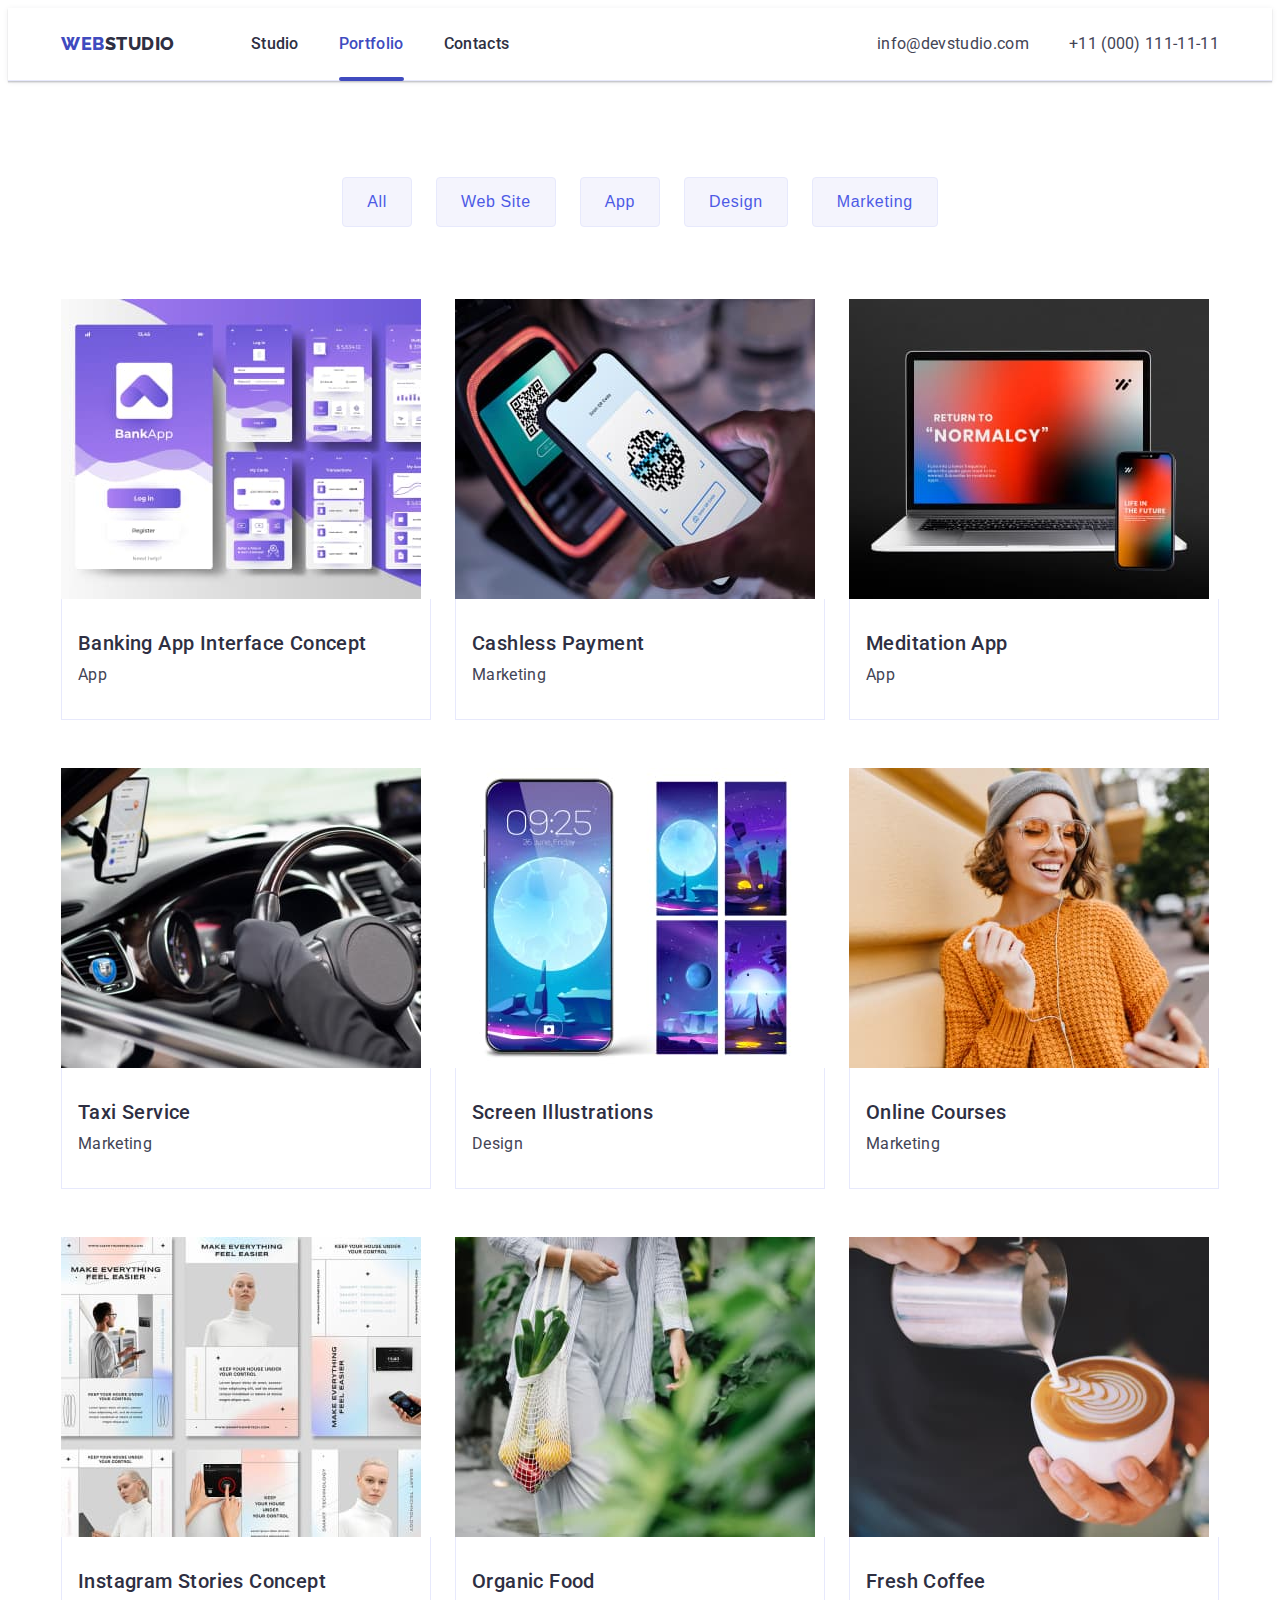
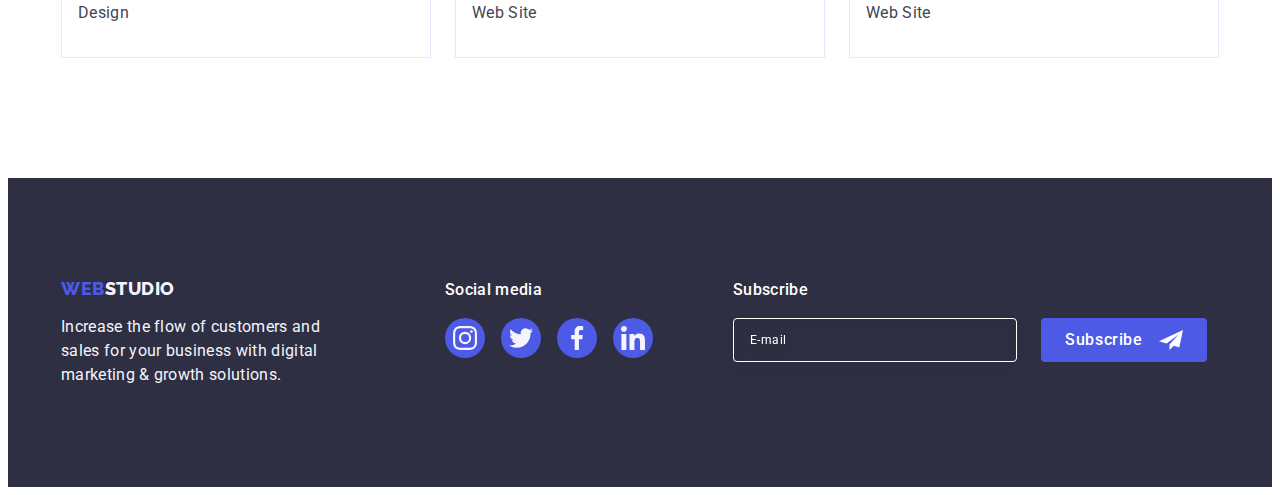
==== portfolio.html @ e346b496 "hw" ====
<!DOCTYPE html>
<html lang="en">
  <head>
    <meta charset="UTF-8" />
    <meta name="viewport" content="width=device-width, initial-scale=1.0" />
    <title>Portfolio</title>
    <link rel="preconnect" href="https://fonts.googleapis.com" />
    <link rel="preconnect" href="https://fonts.gstatic.com" crossorigin />
    <link
      href="https://fonts.googleapis.com/css2?family=Raleway:wght@800&family=Roboto:wght@400;500;700;900&display=swap"
      rel="stylesheet"
    />
    <link
      rel="stylesheet"
      href="https://cdnjs.cloudflare.com/ajax/libs/modern-normalize/2.0.0/modern-normalize.min.css"
      integrity="sha512-4xo8blKMVCiXpTaLzQSLSw3KFOVPWhm/TRtuPVc4WG6kUgjH6J03IBuG7JZPkcWMxJ5huwaBpOpnwYElP/m6wg=="
      crossorigin="anonymous"
      referrerpolicy="no-referrer"
    />
    <link rel="stylesheet" href="./css/styles.css" />
  </head>
  <body>
    <header class="header">
      <div class="container header-container">
        <nav class="header-navigation list">
          <a class="header-logo link" href="./index.html"
            >Web<span class="header-logo-studio">Studio</span></a
          >
          <ul class="header-list list">
            <li class="header-item">
              <a class="header-link link" href="./index.html">Studio</a>
            </li>
            <li class="header-item">
              <a class="header-link link activelink" href="./portfolio.html"
                >Portfolio</a
              >
            </li>
            <li class="header-item">
              <a class="header-link link" href="">Contacts</a>
            </li>
          </ul>
        </nav>
        <address class="address">
          <ul class="address-list list">
            <li class="address-item">
              <a class="address-link link" href="mailto:info@devstudio.com"
                >info@devstudio.com</a
              >
            </li>
            <li class="address-item">
              <a class="address-link link" href="tel:+110001111111"
                >+11 (000) 111-11-11</a
              >
            </li>
          </ul>
        </address>
      </div>
    </header>
    <main>
      <section class="main-hero">
        <div class="container">
          <h1 class="visually-hidden">main</h1>
          <ul class="main-hero-list list">
            <li class="main-hero-item">
              <button class="main-btn" type="button">All</button>
            </li>
            <li class="main-hero-item">
              <button class="main-btn" type="button">Web Site</button>
            </li>
            <li class="main-hero-item">
              <button class="main-btn" type="button">App</button>
            </li>
            <li class="main-hero-item">
              <button class="main-btn" type="button">Design</button>
            </li>
            <li class="main-hero-item">
              <button class="main-btn" type="button">Marketing</button>
            </li>
          </ul>
          <ul class="main-img-list list">
            <li class="main-img-item">
              <a class="img-link link" href="">
                <div class="img-cover-wrap">
                  <img
                    src="./images/img-portfolio-1.jpg"
                    alt="Interface Concept"
                    width="360"
                  />

                  <p class="text-cover">
                    14 Stylish and User-Friendly App Design Concepts · Task
                    Manager App · Calorie Tracker App · Exotic Fruit Ecommerce
                    App · Cloud Storage App Cashless Payment Marketing
                  </p>
                </div>
                <div class="main-img-container">
                  <h2 class="main-img-title">Banking App Interface Concept</h2>
                  <p class="main-img-text">App</p>
                </div></a
              >
            </li>
            <li class="main-img-item">
              <a class="img-link link" href="">
                <div class="img-cover-wrap">
                  <img
                    src="./images/img-portfolio-2.jpg"
                    alt="phone"
                    width="360"
                  />

                  <p class="text-cover">
                    14 Stylish and User-Friendly App Design Concepts · Task
                    Manager App · Calorie Tracker App · Exotic Fruit Ecommerce
                    App · Cloud Storage App Cashless Payment Marketing
                  </p>
                </div>
                <div class="main-img-container">
                  <h2 class="main-img-title">Cashless Payment</h2>
                  <p class="main-img-text">Marketing</p>
                </div></a
              >
            </li>
            <li class="main-img-item">
              <a class="img-link link" href="">
                <div class="img-cover-wrap">
                  <img
                    src="./images/img-portfolio-3.jpg"
                    alt="laptop"
                    width="360"
                  />

                  <p class="text-cover">
                    14 Stylish and User-Friendly App Design Concepts · Task
                    Manager App · Calorie Tracker App · Exotic Fruit Ecommerce
                    App · Cloud Storage App Cashless Payment Marketing
                  </p>
                </div>
                <div class="main-img-container">
                  <h2 class="main-img-title">Meditation App</h2>
                  <p class="main-img-text">App</p>
                </div></a
              >
            </li>
            <li class="main-img-item">
              <a class="img-link link" href="">
                <div class="img-cover-wrap">
                  <img
                    src="./images/img-portfolio-4.jpg"
                    alt="car"
                    width="360"
                  />

                  <p class="text-cover">
                    14 Stylish and User-Friendly App Design Concepts · Task
                    Manager App · Calorie Tracker App · Exotic Fruit Ecommerce
                    App · Cloud Storage App Cashless Payment Marketing
                  </p>
                </div>
                <div class="main-img-container">
                  <h2 class="main-img-title">Taxi Service</h2>
                  <p class="main-img-text">Marketing</p>
                </div></a
              >
            </li>
            <li class="main-img-item">
              <a class="img-link link" href="">
                <div class="img-cover-wrap">
                  <img
                    src="./images/img-portfolio-5.jpg"
                    alt="Screen Illustrations"
                    width="360"
                  />

                  <p class="text-cover">
                    14 Stylish and User-Friendly App Design Concepts · Task
                    Manager App · Calorie Tracker App · Exotic Fruit Ecommerce
                    App · Cloud Storage App Cashless Payment Marketing
                  </p>
                </div>
                <div class="main-img-container">
                  <h2 class="main-img-title">Screen Illustrations</h2>
                  <p class="main-img-text">Design</p>
                </div></a
              >
            </li>
            <li class="main-img-item">
              <a class="img-link link" href="">
                <div class="img-cover-wrap">
                  <img
                    src="./images/img-portfolio-6.jpg"
                    alt="girl"
                    width="360"
                  />

                  <p class="text-cover">
                    14 Stylish and User-Friendly App Design Concepts · Task
                    Manager App · Calorie Tracker App · Exotic Fruit Ecommerce
                    App · Cloud Storage App Cashless Payment Marketing
                  </p>
                </div>
                <div class="main-img-container">
                  <h2 class="main-img-title">Online Courses</h2>
                  <p class="main-img-text">Marketing</p>
                </div></a
              >
            </li>
            <li class="main-img-item">
              <a class="img-link link" href="">
                <div class="img-cover-wrap">
                  <img
                    src="./images/img-portfolio-7.jpg"
                    alt="store-concept"
                    width="360"
                  />

                  <p class="text-cover">
                    14 Stylish and User-Friendly App Design Concepts · Task
                    Manager App · Calorie Tracker App · Exotic Fruit Ecommerce
                    App · Cloud Storage App Cashless Payment Marketing
                  </p>
                </div>
                <div class="main-img-container">
                  <h2 class="main-img-title">Instagram Stories Concept</h2>
                  <p class="main-img-text">Design</p>
                </div></a
              >
            </li>
            <li class="main-img-item">
              <a class="img-link link" href="">
                <div class="img-cover-wrap">
                  <img
                    src="./images/img-portfolio-8.jpg"
                    alt="food"
                    width="360"
                  />

                  <p class="text-cover">
                    14 Stylish and User-Friendly App Design Concepts · Task
                    Manager App · Calorie Tracker App · Exotic Fruit Ecommerce
                    App · Cloud Storage App Cashless Payment Marketing
                  </p>
                </div>
                <div class="main-img-container">
                  <h2 class="main-img-title">Organic Food</h2>
                  <p class="main-img-text">Web Site</p>
                </div></a
              >
            </li>
            <li class="main-img-item">
              <a class="img-link link" href="">
                <div class="img-cover-wrap">
                  <img
                    src="./images/img-portfolio-9.jpg"
                    alt="coffe"
                    width="360"
                  />

                  <p class="text-cover">
                    14 Stylish and User-Friendly App Design Concepts · Task
                    Manager App · Calorie Tracker App · Exotic Fruit Ecommerce
                    App · Cloud Storage App Cashless Payment Marketing
                  </p>
                </div>
                <div class="main-img-container">
                  <h2 class="main-img-title">Fresh Coffee</h2>
                  <p class="main-img-text">Web Site</p>
                </div></a
              >
            </li>
          </ul>
        </div>
      </section>
    </main>
    <footer class="footer">
      <div class="container footer-logo-content">
        <div class="logo-content-footer">
          <a class="footer-logo link" href="./index.html"
            >Web<span class="footer-logo-studio">Studio</span></a
          >
          <p class="footer-text">
            Increase the flow of customers and sales for your business with
            digital marketing & growth solutions.
          </p>
        </div>
        <div class="footer-social-media">
          <p class="footer-media">Social media</p>
          <ul class="media-list list">
            <li class="media-item">
              <a class="media-link-link" href="" target="_blank"
                ><svg class="socials-link-media" width="24" height="24">
                  <use href="./images/icons.svg#icon-instagram"></use>
                </svg>
              </a>
            </li>
            <li class="media-item">
              <a class="media-link-link" href="" target="_blank"
                ><svg class="socials-link-media" width="24" height="24">
                  <use href="./images/icons.svg#icon-twitter"></use>
                </svg>
              </a>
            </li>
            <li class="media-item">
              <a class="media-link-link" href="" target="_blank"
                ><svg class="socials-link-media" width="24" height="24">
                  <use href="./images/icons.svg#icon-facebook"></use>
                </svg>
              </a>
            </li>
            <li class="media-item">
              <a class="media-link-link" href="" target="_blank"
                ><svg class="socials-link-media" width="24" height="24">
                  <use href="./images/icons.svg#icon-linkedin"></use>
                </svg>
              </a>
            </li>
          </ul>
        </div>
        <div class="footer-input">
          <p class="footer-input-titel">Subscribe</p>
          <form class="footer-form-input">
            <label class="footer-form-label">
              <input
                type="email"
                name="mail"
                class="input-form-footer"
                placeholder="E-mail"
              />
            </label>
            <button type="submit" class="footer-input-btn">
              Subscribe<svg class="btn-icon-footer" width="24" height="24">
                <use href="./images/icons.svg#icon-airoplan"></use>
              </svg>
            </button>
          </form>
        </div>
      </div>
    </footer>
  </body>
</html>
---- css/styles.css ----
body {
  font-family: "Roboto", sans-serif;
  color: var(--slate, #434455);

  background-color: #ffffff;
}
p,
h1,
h2,
h3,
h4,
h5,
h6 {
  margin-top: 0;
  margin-bottom: 0;
}
ul,
ol {
  padding-left: 0;
  margin-top: 0;
  margin-bottom: 0;
}
img {
  display: block;
}
:root {
  --primary-font: "Roboto", sans-serif;
  --iris: #4d5ae5;
  --navyblue: #2e2f42;
  --slate: #434455;
  --white: #fff;
  --cloud: #f4f4fd;
  --ocean: #404bbf;
  --cornflower: #e7e9fc;
  --dairy: #fcfcfc;
}
.visually-hidden {
  position: absolute;
  width: 1px;
  height: 1px;
  margin: -1px;
  border: 0;
  padding: 0;
  white-space: nowrap;
  clip-path: inset(100%);
  clip: rect(0 0 0 0);
  overflow: hidden;
}
.container {
  width: 100%;
  max-width: 1158px;
  padding-left: 15px;
  padding-right: 15px;
  margin: 0 auto;
}

.list {
  list-style: none;
}
.link {
  text-decoration: none;
}
.header {
  box-shadow: 0px 2px 1px rgba(46, 47, 66, 0.08),
    0px 1px 1px rgba(46, 47, 66, 0.16), 0px 1px 6px rgba(46, 47, 66, 0.08);
  border-bottom: 1px solid #e7e9fc;
}

.header-list {
  display: flex;
  margin-left: auto;
  gap: 40px;
}

.header-navigation {
  margin-right: auto;
  align-items: center;
  display: flex;
}
.header-container {
  display: flex;
  align-items: center;
}
.header-logo {
  margin-right: 76px;
  color: #404bbf;
  font-family: "Raleway", sans-serif;
  font-size: 18px;
  font-style: normal;
  font-weight: 800;
  line-height: 1.17;
  letter-spacing: 0.03em;
  text-transform: uppercase;
}
.header-logo-studio {
  color: var(--navyblue);
  font-family: "Raleway", sans-serif;
  font-size: 18px;
  font-style: normal;
  font-weight: 800;
  line-height: 1.17;
  letter-spacing: 0.03em;
  text-transform: uppercase;
}

.header-link {
  color: #2e2f42;
  position: relative;
  display: block;
  padding: 24px 0;
  font-family: Roboto;
  font-size: 16px;
  font-weight: 500;
  line-height: 1.5;
  letter-spacing: 0.02em;
  transition: color 250ms cubic-bezier(0.4, 0, 0.2, 1);
}

.activelink {
  color: #404bbf;
}

.activelink::after {
  background-color: #404bbf;
  content: "";
  bottom: -1px;
  left: 0;
  position: absolute;
  width: 100%;
  height: 4px;
  border-radius: 2px;
  background-color: #404bbf;
}

.address {
  font-style: normal;
}
.address-list {
  display: flex;
  gap: 40px;
}

.address-item {
  color: #404bbf;
  font-size: 16px;
  font-weight: 400;
  line-height: 1.5;
  letter-spacing: 0.02em;
}
.address-link {
  color: var(--slate);
  font-family: Roboto;
  font-size: 16px;
  font-weight: 400;
  line-height: 1.5;
  letter-spacing: 0.02em;
  transition: color 250ms cubic-bezier(0.4, 0, 0.2, 1);
}

.address-link:hover,
.address-link:focus {
  color: var(--ocean);
}

.hero {
  background-repeat: no-repeat;
  background-position: center;
  background-size: cover;
  background-image: linear-gradient(
      rgba(46, 47, 66, 0.7),
      rgba(46, 47, 66, 0.7)
    ),
    url(../images/people-office.jpg);
  padding: 188px 0 188px;
  background-color: var(--navyblue);
  display: flex;
  max-width: 1440px;
  align-items: center;
  justify-content: center;
  margin: 0 auto;
}

.hero-title {
  display: block;
  margin-left: auto;
  margin-right: auto;
  max-width: 496px;
  text-align: center;
  color: var(--white);
  font-size: 56px;
  line-height: 1.07;
  letter-spacing: 0.02em;
}
.hero-but:focus {
  font-family: "Roboto", sans-serif;
  color: var(--white);
  font-size: 16px;
  font-weight: 500;
  line-height: 1.5;
  letter-spacing: 0.04em;
  cursor: pointer;
  background: var(--ocean);
}
.hero-but:hover {
  font-family: "Roboto", sans-serif;
  color: var(--white);
  font-size: 16px;
  font-weight: 500;
  line-height: 1.5;
  letter-spacing: 0.04em;
  background: var(--ocean);
}
.hero-but {
  transition: background-color 250ms cubic-bezier(0.4, 0, 0.2, 1);
  padding: 16px 32px;
  min-width: 169px;
  height: 56px;
  border: none;
  cursor: pointer;
  display: block;
  margin-top: 48px;
  margin-left: auto;
  margin-right: auto;
  border-radius: 4px;
  font-family: "Roboto", sans-serif;
  color: var(--white);
  font-size: 16px;
  font-weight: 500;
  line-height: 1.5;
  letter-spacing: 0.04em;
  background: var(--iris);
  box-shadow: 0px 4px 4px 0px rgba(0, 0, 0, 0.15);
}

.advantages {
  padding: 120px 0;
}
.advantages-list {
  display: flex;
  gap: 24px;
}
.advantages-item {
  width: 264px;
}
.advantages-icons {
  fill: #2e2f42;
}
.advantages-icons-top {
  margin-bottom: 8px;
  background-color: var(--cloud);
  justify-content: center;
  align-items: center;
  display: flex;
  border-radius: 4px;
  border: 1px solid var(--cloud);
  width: 264px;
  height: 112px;
}
.advantages-subtitle {
  margin-bottom: 8px;
  color: var(--navyblue);
  font-size: 20px;
  font-weight: 500;
  line-height: 1.2;
  letter-spacing: 0.02em;
}
.advantages-text {
  color: var(--slate);
  font-size: 16px;
  line-height: 1.5;
  letter-spacing: 0.02em;
}

.main-titel {
  margin-bottom: 72px;
  color: var(--navyblue);
  text-align: center;
  font-size: 36px;
  line-height: 1.11;
  letter-spacing: 0.02em;
  text-transform: capitalize;
}
.main {
  padding-bottom: 120px;
}
.main-titel {
  margin-bottom: 72px;
}
.main-list {
  display: flex;
  gap: 24px;
}

.team {
  margin: 0 auto;
  max-width: 1440px;
  padding: 120px 0;
  background-color: var(--cloud);
}
.team-item {
  width: calc((100% - 72px) / 4);
  background-color: var(--white);
  box-shadow: 0px 1px 6px rgba(46, 47, 66, 0.08),
    0px 1px 1px rgba(46, 47, 66, 0.16), 0px 2px 1px rgba(46, 47, 66, 0.08);
}
.team-item-name {
  padding: 32px 0;
}
.team-titel {
  margin-bottom: 72px;
  color: var(--navyblue);
  text-align: center;
  font-size: 36px;
  line-height: 1.11;
  letter-spacing: 0.02em;
  text-transform: capitalize;
}
.team-list {
  display: flex;
  gap: 24px;
}
.team-subtitel {
  text-align: center;
  margin-bottom: 8px;
  color: var(--navyblue);
  font-size: 20px;
  font-weight: 500;
  line-height: 1.2;
  letter-spacing: 0.02em;
  background-color: var(--white);
}
.team-text {
  text-align: center;
  color: var(--slate);
  background-color: var(--white);
  font-size: 16px;
  font-weight: 400;
  line-height: 1.5;
  letter-spacing: 0.02em;
}
.team-item {
  border-radius: 0px 0px 4px 4px;
  border: 1px solid transparent;
}
.team-link {
  margin-top: 8px;
  justify-content: center;
  gap: 24px;
  display: flex;
}

.social-link-link:hover {
  background-color: #404bbf;
}
.socials-link {
  fill: #f4f4fd;
}
.social-link-link:focus {
  background-color: #404bbf;
}
.social-link-link {
  width: 100%;
  height: 100%;
  background-color: #4d5ae5;
  border-radius: 50%;
  display: flex;
  align-items: center;
  justify-content: center;
  transition: background-color 250ms cubic-bezier(0.4, 0, 0.2, 1);
}
.team-social {
  width: 40px;
  height: 40px;
}
.customers {
  padding: 120px 0 120px;
}
.customers-titel {
  margin-bottom: 72px;
  color: var(--navyblue, #2e2f42);
  text-align: center;
  font-family: Roboto;
  font-size: 36px;
  line-height: 1.11;
  letter-spacing: 0.02em;
}
.customers-list {
  align-items: center;
  justify-content: center;
  gap: 24px;
  display: flex;
}
.customers-items {
  width: calc((100% - 120px) / 6);
  height: 88px;
}
.customers-link {
  width: 100%;
  height: 100%;
  border: 1px solid #8e8f99;
  border-radius: 4px;
  display: flex;
  align-items: center;
  justify-content: center;
  color: #8e8f99;
  transition: border-color 250ms cubic-bezier(0.4, 0, 0.2, 1),
    color 250ms cubic-bezier(0.4, 0, 0.2, 1);
}
.icon-customers {
  fill: currentColor;
}

.customers-link:hover,
.customers-link:focus {
  color: #404bbf;
  border: 1px solid #404bbf;
}
.footer {
  margin: 0 auto;
  max-width: 1440px;
  position: relative;
  display: flex;
  padding: 100px 0;
  background-color: var(--navyblue);
}

.footer-logo {
  margin-bottom: 16px;
  display: inline-block;
  color: var(--cloud);
  font-family: "Raleway", sans-serif;
  font-size: 18px;
  font-weight: 800;
  line-height: 1.17;
  letter-spacing: 0.03em;
  text-transform: uppercase;
}
.footer-logo-web {
  color: var(--iris);
  font-family: Raleway;
  font-size: 18px;
  font-weight: 800;
  line-height: 1.17;
  letter-spacing: 0.03em;
  text-transform: uppercase;
}
.footer-text {
  width: 264px;
  color: var(--cloud);
  font-size: 16px;
  font-weight: 400;
  line-height: 1.5;
  letter-spacing: 0.02em;
}
.footer-media {
  color: var(--white, #fff);
  font-family: Roboto;
  font-size: 16px;
  font-weight: 500;
  line-height: 1.5;
  letter-spacing: 0.02em;
  margin-bottom: 16px;
}
.media-list {
  gap: 16px;
  display: flex;
}
.footer-logo-content {
  display: flex;
  align-items: baseline;
}
.logo-content-footer {
  margin-right: 120px;
}
.socials-link-media {
  fill: #f4f4fd;
}

.media-item {
  width: 40px;
  height: 40px;
}
.media-link-link {
  width: 100%;
  height: 100%;
  background-color: #4d5ae5;
  display: flex;
  border-radius: 50%;
  align-items: center;
  justify-content: center;
  transition: background-color 250ms cubic-bezier(0.4, 0, 0.2, 1);
}
.media-link-link:hover {
  background-color: #31d0aa;
}
.media-link-link:focus {
  background-color: #31d0aa;
}
.main-hero {
  padding-top: 96px;
  padding-bottom: 120px;
}
.main-hero-list {
  margin-bottom: 72px;
  justify-content: center;
  display: flex;
  gap: 24px;
}
.main-btn {
  transition: color 250ms cubic-bezier(0.4, 0, 0.2, 1),
    background-color 250ms cubic-bezier(0.4, 0, 0.2, 1),
    border-color 250ms cubic-bezier(0.4, 0, 0.2, 1),
    box-shadow 250ms cubic-bezier(0.4, 0, 0.2, 1);
  border: 1px solid #e7e9fc;
  border-radius: 4px;
  padding: 12px 24px 12px 24px;
  color: var(--iris);
  text-align: center;
  font-size: 16px;
  font-weight: 500;
  line-height: 1.5;
  letter-spacing: 0.04em;
  background-color: var(--cloud);
  cursor: pointer;
}
.main-btn:hover,
.main-btn:focus {
  border: 1px solid transparent;
  background-color: var(--ocean);
  color: var(--white);
  box-shadow: 0px 3px 1px rgba(0, 0, 0, 0.1), 0px 2px 1px rgba(0, 0, 0, 0.08),
    0px 2px 2px rgba(0, 0, 0, 0.12);
}
.main-img-list {
  display: flex;
  flex-wrap: wrap;
  gap: 48px 24px;
}
.main-img-container {
  padding: 32px 16px;
  border: 1px solid #e7e9fc;
  border-top: none;
}
.main-img-item {
  width: calc((100% - 48px) / 3);
  overflow: hidden;
}
.main-img-title {
  margin-bottom: 8px;
  color: var(--navyblue);
  font-size: 20px;
  font-weight: 500;
  line-height: 1.2;
  letter-spacing: 0.02em;
}
.main-img-text {
  color: var(--slate);
  font-size: 16px;
  font-weight: 400;
  line-height: 1.5;
  letter-spacing: 0.02em;
}
.img-cover-wrap {
  overflow: hidden;
  position: relative;
}

.img-link {
  box-shadow: 0px 1px 6px rgba(46, 47, 66, 0.08),
    0px 1px 1px rgba(46, 47, 66, 0.16), 0px 2px 1px rgba(46, 47, 66, 0.08);
  transition: box-shadow 250ms cubic-bezier(0.4, 0, 0.2, 1);
  display: block;
}
.img-link:hover .text-cover {
  transform: translateY(0%);
}
.img-link:focus .text-cover {
  transform: translateY(0%);
}
.text-cover {
  transition: transform 250ms cubic-bezier(0.4, 0, 0.2, 1);
  transform: translateY(100%);
  width: 100%;
  height: 100%;
  background-color: #4d5ae5;
  position: absolute;
  top: 0;
  padding: 40px 32px;
  color: var(--cloud, #f4f4fd);
  font-family: Roboto;
  font-size: 16px;
  line-height: 1.5;
  letter-spacing: 0.02em;
}
.footer-logo {
  color: var(--iris);
  font-size: 18px;
  font-weight: 800;
  line-height: 1.17;
  letter-spacing: 0.03em;
  text-transform: uppercase;
}
.footer-logo-studio {
  color: var(--cloud);
  font-family: "Raleway", sans-serif;
  font-size: 18px;
  font-weight: 800;
  line-height: 1.17;
  letter-spacing: 0.03em;
  text-transform: uppercase;
}
.backdrop {
  position: fixed;
  width: 100%;
  height: 100%;
  background-color: rgba(46, 47, 66, 0.4);
  top: 0;
  transition: opacity 250ms cubic-bezier(0.4, 0, 0.2, 1),
    visibility 250ms cubic-bezier(0.4, 0, 0.2, 1);
}
.modal {
  position: absolute;
  padding: 72px 24px 24px 24px;
  top: 50%;
  left: 50%;
  transform: translate(-50%, -50%) scaleX(1);
  width: 408px;
  min-height: 584px;
  border-radius: 4px;
  background: var(--dairy, #fcfcfc);
  box-shadow: 0px 2px 1px 0px rgba(0, 0, 0, 0.2),
    0px 1px 3px 0px rgba(0, 0, 0, 0.12), 0px 1px 1px 0px rgba(0, 0, 0, 0.14);
  transition: transform 250ms cubic-bezier(0.4, 0, 0.2, 1);
}

.modal-close-btn {
  fill: #ffffff;
  cursor: pointer;
  position: absolute;
  padding: 0;
  background-color: #e7e9fc;
  display: flex;
  align-items: center;
  justify-content: center;
  top: 24px;
  right: 24px;
  width: 24px;
  height: 24px;
  border-radius: 50%;
  border: 1px solid rgba(0, 0, 0, 0.1);
  transition: background-color 250ms cubic-bezier(0.4, 0, 0.2, 1),
    border 250ms cubic-bezier(0.4, 0, 0.2, 1);
}
.modal-close-btn:hover {
  border: none;
  background-color: var(--ocean);
}
.modal-close-btn:hover .icon-close-btn {
  fill: #ffffff;
}
.modal-close-btn:focus .icon-close-btn {
  border: none;
  fill: #ffffff;
}
.modal-close-btn:focus {
  border: none;
  background-color: var(--ocean);
}

.icon-close-btn {
  fill: var(--navyblue);
  transition: fill 250ms cubic-bezier(0.4, 0, 0.2, 1);
}
.backdrop.is-hidden .modal {
  transform: translate(-50%, -50%) scaleX(0);
}
.is-hidden {
  opacity: 0;
  visibility: hidden;
  pointer-events: none;
}
.modal-titel {
  margin-bottom: 16px;
  color: var(--navyblue, #2e2f42);
  text-align: center;
  font-family: Roboto;
  font-size: 16px;
  font-style: normal;
  font-weight: 500;
  line-height: 1.5;
  letter-spacing: 0.02em;
}
.modal-form {
  display: block;
}
.modal-fild {
  margin-bottom: 8px;
}
.form-input {
  border-radius: 4px;
  border: 1px solid rgba(46, 47, 66, 0.4);
  width: 100%;
  height: 40px;
  background-color: transparent;
  padding-left: 38px;
  padding-right: 16px;
  outline: transparent;
  transition: border-color 250ms cubic-bezier(0.4, 0, 0.2, 1);
}
.form-input:focus {
  border-color: #4d5ae5;
}
.form-input:focus + .modal-icon-imput {
  fill: #4d5ae5;
}
.modal-label {
  display: block;
  margin-bottom: 4px;
  color: #8e8f99;
  font-family: Roboto;
  font-size: 12px;
  line-height: 1.17;
  letter-spacing: 0.04em;
}
.icon-modal-wrap {
  position: relative;
}
.modal-icon-imput {
  transform: translateY(-50%);
  top: 50%;
  left: 16px;
  fill: #2e2f42;
  position: absolute;
  transition: fill 250ms cubic-bezier(0.4, 0, 0.2, 1);
}
.modal-comment {
  transition: border-color 250ms cubic-bezier(0.4, 0, 0.2, 1);
  background-color: transparent;
  color: rgba(46, 47, 66, 0.4);
  letter-spacing: 0.04em;
  line-height: 1.17;
  font-size: 12px;
  width: 360px;
  height: 120px;
  border-radius: 4px;
  border: 1px solid rgba(46, 47, 66, 0.4);
  padding: 8px 16px;
  resize: none;
  outline: transparent;
}
.modal-comment:focus {
  border-color: #4d5ae5;
}

.fild-modal {
  margin-bottom: 24px;
}
.fild-modal-modal {
  margin-bottom: 16px;
}
.input-btn {
  transition: background-color 250ms cubic-bezier(0.4, 0, 0.2, 1);
  padding: 16px 32px;
  min-width: 169px;
  height: 56px;
  border: none;
  cursor: pointer;
  display: block;
  margin-left: auto;
  margin-right: auto;
  border-radius: 4px;
  font-family: "Roboto", sans-serif;
  color: var(--white);
  font-size: 16px;
  font-weight: 500;
  line-height: 1.5;
  letter-spacing: 0.04em;
  background: var(--iris);
  box-shadow: 0px 4px 4px 0px rgba(0, 0, 0, 0.15);
}
.modal-check-text {
  color: #8e8f99;
  align-items: center;
  font-family: Roboto;
  font-size: 12px;
  line-height: 1.17;
  letter-spacing: 0.04em;
}
.modal-link {
  color: #4d5ae5;
}
.modal-checkbox {
  display: inline-flex;
  align-items: center;
  justify-content: center;
  margin-right: 8px;
  width: 16px;
  height: 16px;
  border: 1px solid rgba(46, 47, 66, 0.4);
  border-radius: 2px;
  fill: transparent;
  transition: background-color 250ms cubic-bezier(0.4, 0, 0.2, 1),
    border 250ms cubic-bezier(0.4, 0, 0.2, 1),
    fill 250ms cubic-bezier(0.4, 0, 0.2, 1);
}
.modal-check:focus + .modal-check-text .modal-checkbox {
  border-color: #404bbf;
}

.modal-check:checked + .modal-check-text .modal-checkbox {
  background-color: var(--ocean);
  border: none;
  fill: #f4f4fd;
}
.footer-form-input {
  display: flex;
  gap: 24px;
}
.footer-input {
  margin-left: 80px;
}
.footer-input-titel {
  margin-bottom: 16px;
  color: #fff;
  font-family: Roboto;
  font-size: 16px;
  font-style: normal;
  font-weight: 500;
  line-height: 1.5;
  letter-spacing: 0.02em;
}

.input-link {
  color: var(--iris, #4d5ae5);
}
.input-form-footer {
  filter: drop-shadow(0px 4px 4px rgba(0, 0, 0, 0.15));
  color: #fff;
  font-family: Roboto;
  font-size: 12px;
  line-height: 1.5;
  letter-spacing: 0.04em;
  padding-left: 16px;
  background-color: transparent;
  width: 264px;
  height: 40px;
  border-radius: 4px;
  border: 1px solid #fff;
}
.input-form-footer::placeholder {
  color: #fff;
}
.footer-input-btn {
  cursor: pointer;
  min-width: 165px;
  color: #fff;
  text-align: center;
  font-family: "Roboto", sans-serif;
  font-size: 16px;
  font-weight: 500;
  line-height: 1.5;
  letter-spacing: 0.04em;
  border: none;
  display: flex;
  padding: 8px 24px;
  justify-content: center;
  align-items: center;
  border-radius: 4px;
  background: var(--iris, #4d5ae5);
}
.btn-icon-footer {
  margin-left: 16px;
  fill: #fff;
}
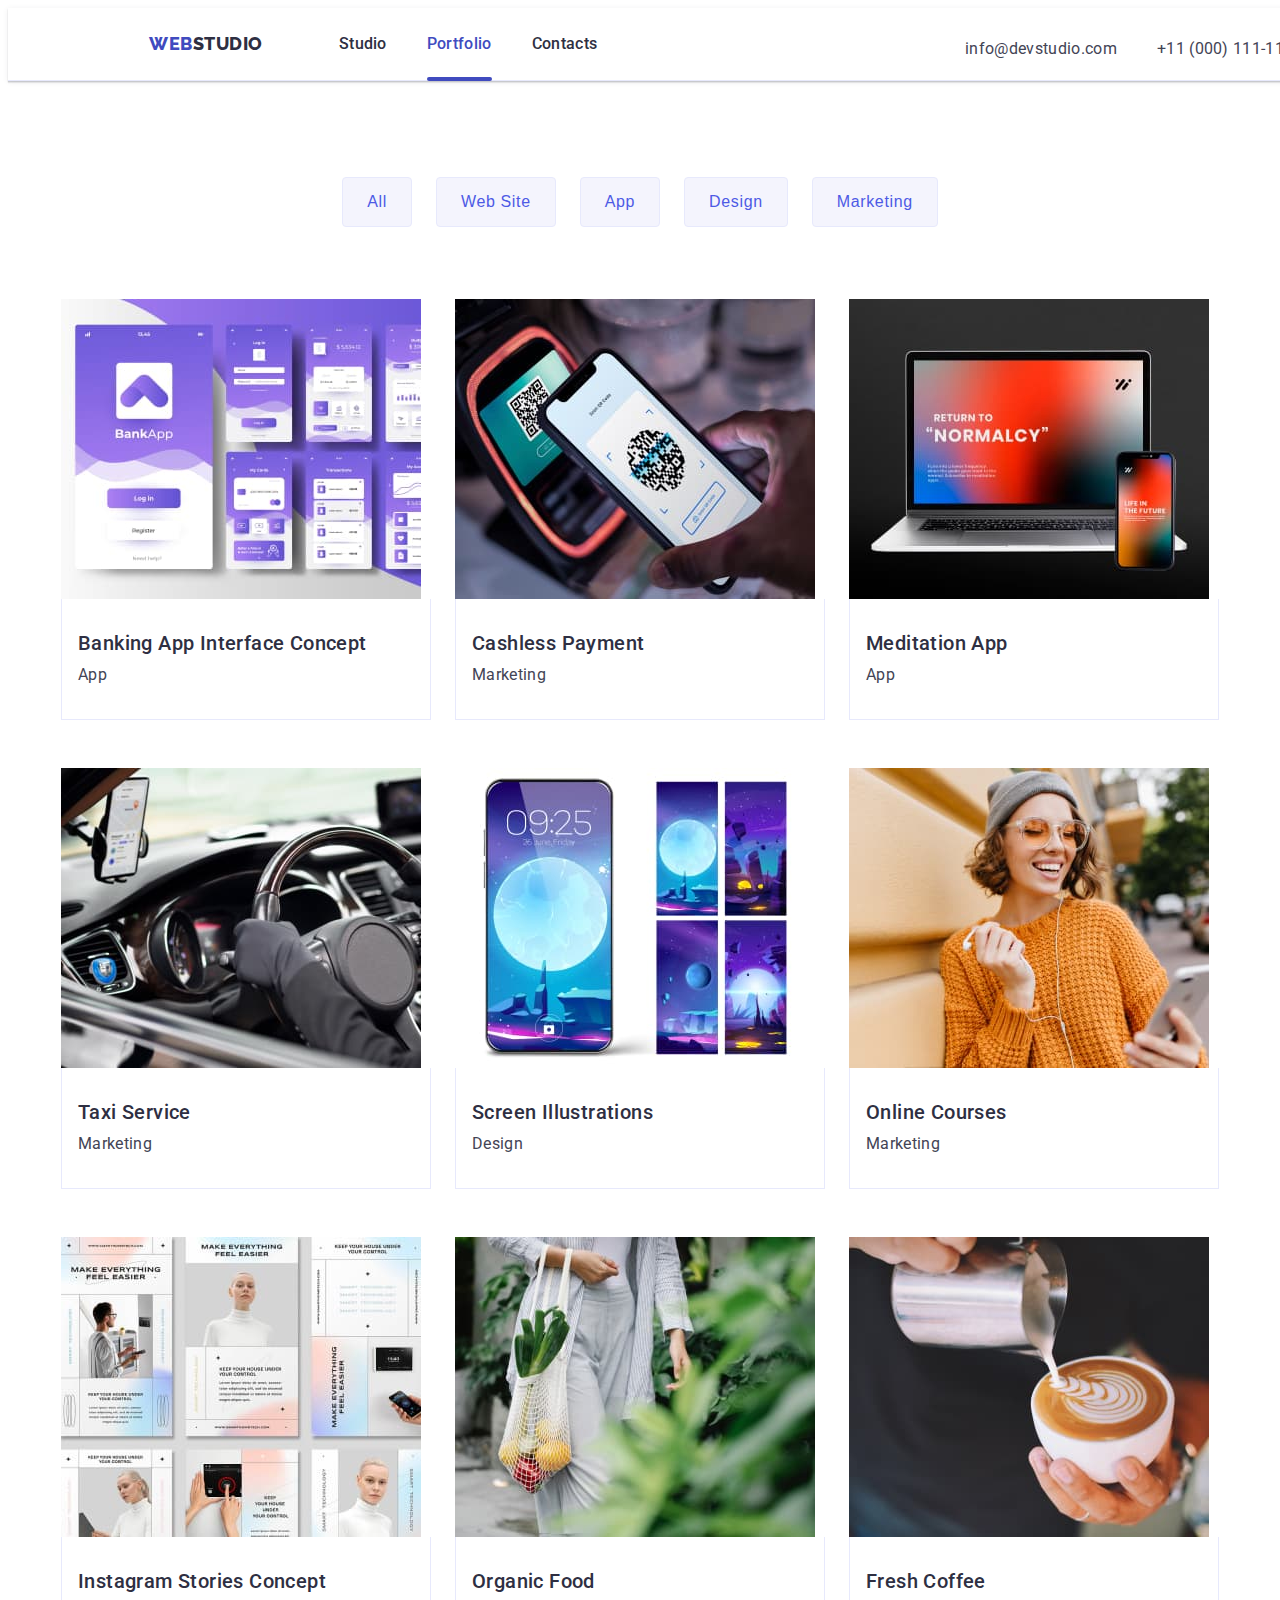
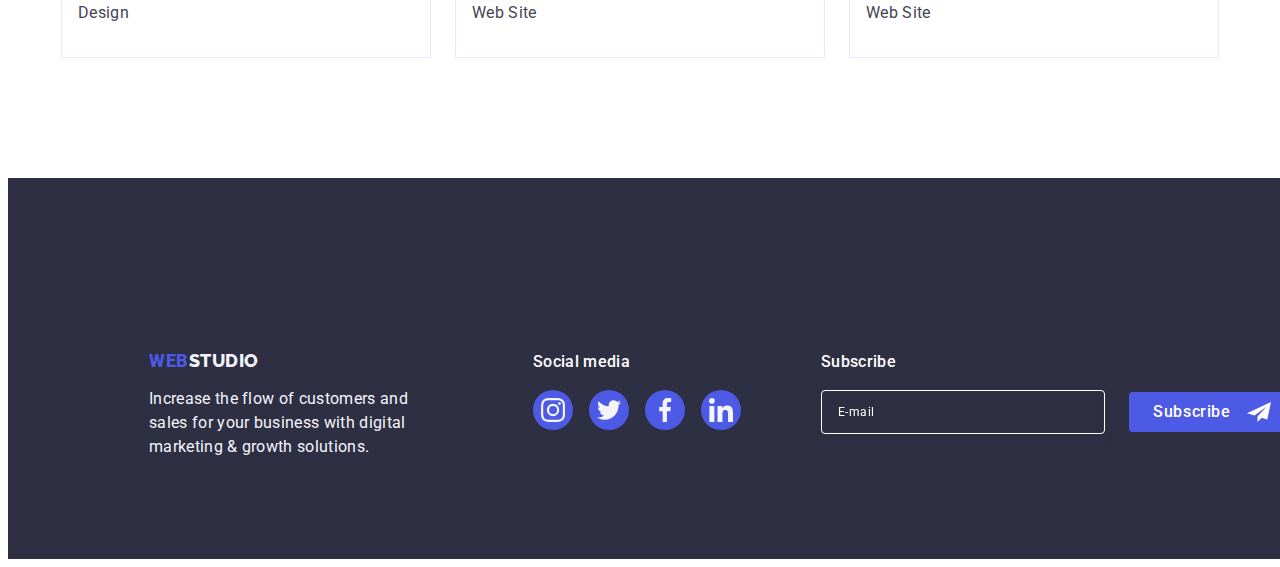
==== commit 1c84c5b5: "hw4" ====
--- a/portfolio.html
+++ b/portfolio.html
@@ -18,6 +18,7 @@
       referrerpolicy="no-referrer"
     />
     <link rel="stylesheet" href="./css/styles.css" />
+    <link rel="stylesheet" href="./css/media.css" />
   </head>
   <body>
     <header class="header">
--- a/css/styles.css
+++ b/css/styles.css
@@ -61,16 +61,35 @@
   text-decoration: none;
 }
 .header {
+  margin-right: auto;
+  /* margin: 0 auto;
+  width: 1440px;*/
   box-shadow: 0px 2px 1px rgba(46, 47, 66, 0.08),
     0px 1px 1px rgba(46, 47, 66, 0.16), 0px 1px 6px rgba(46, 47, 66, 0.08);
   border-bottom: 1px solid #e7e9fc;
 }
-
+.mobil-menu-but {
+  background-color: transparent;
+  justify-content: center;
+  align-items: center;
+  width: 32px;
+  height: 22px;
+  border: none;
+  cursor: pointer;
+  padding: 0;
+  display: flex;
+}
+.menu-but-mobil {
+  stroke: #2e2f42;
+}
 .header-list {
   display: flex;
   margin-left: auto;
   gap: 40px;
 }
+.header-item {
+  display: none;
+}
 
 .header-navigation {
   margin-right: auto;
@@ -82,7 +101,10 @@
   align-items: center;
 }
 .header-logo {
-  margin-right: 76px;
+  margin-left: 16px;
+  margin-top: 24px;
+  margin-bottom: 24px;
+  /*margin-right: 76px;*/
   color: #404bbf;
   font-family: "Raleway", sans-serif;
   font-size: 18px;
@@ -133,11 +155,11 @@
 }
 
 .address {
+  display: none;
   font-style: normal;
 }
 .address-list {
   display: flex;
-  gap: 40px;
 }
 
 .address-item {
@@ -170,8 +192,8 @@
       rgba(46, 47, 66, 0.7),
       rgba(46, 47, 66, 0.7)
     ),
-    url(../images/people-office.jpg);
-  padding: 188px 0 188px;
+    url(../images/people-office-mob.jpg);
+  padding: 112px 0 112px;
   background-color: var(--navyblue);
   display: flex;
   max-width: 1440px;
@@ -184,11 +206,11 @@
   display: block;
   margin-left: auto;
   margin-right: auto;
-  max-width: 496px;
+  width: 290px;
   text-align: center;
   color: var(--white);
-  font-size: 56px;
-  line-height: 1.07;
+  font-size: 28px;
+  line-height: 1.11;
   letter-spacing: 0.02em;
 }
 .hero-but:focus {
@@ -218,7 +240,7 @@
   border: none;
   cursor: pointer;
   display: block;
-  margin-top: 48px;
+  margin-top: 72px;
   margin-left: auto;
   margin-right: auto;
   border-radius: 4px;
@@ -233,42 +255,44 @@
 }
 
 .advantages {
-  padding: 120px 0;
+  padding: 96px 0;
 }
 .advantages-list {
-  display: flex;
-  gap: 24px;
+  flex-wrap: wrap;
+  display: flex;
+  gap: 72px;
 }
 .advantages-item {
-  width: 264px;
-}
+  margin: 0 auto;
+  width: 100%;
+}
+
 .advantages-icons {
+  display: none;
   fill: #2e2f42;
 }
-.advantages-icons-top {
-  margin-bottom: 8px;
-  background-color: var(--cloud);
-  justify-content: center;
-  align-items: center;
-  display: flex;
-  border-radius: 4px;
-  border: 1px solid var(--cloud);
-  width: 264px;
-  height: 112px;
-}
+
 .advantages-subtitle {
   margin-bottom: 8px;
-  color: var(--navyblue);
-  font-size: 20px;
-  font-weight: 500;
-  line-height: 1.2;
+  color: var(--navyblue, #2e2f42);
+  text-align: center;
+  font-family: Roboto;
+  font-size: 36px;
+  line-height: 1.11;
   letter-spacing: 0.02em;
 }
 .advantages-text {
-  color: var(--slate);
-  font-size: 16px;
-  line-height: 1.5;
-  letter-spacing: 0.02em;
+  color: var(--slate, #434455);
+  font-family: Roboto;
+  font-size: 16px;
+  font-weight: 500;
+  line-height: 1.5;
+  letter-spacing: 0.02em;
+
+  /* color: var(--slate);
+  font-size: 16px;
+  line-height: 1.5;
+  letter-spacing: 0.02em;*/
 }
 
 .main-titel {
@@ -279,31 +303,30 @@
   line-height: 1.11;
   letter-spacing: 0.02em;
   text-transform: capitalize;
+  display: none;
+  margin-bottom: 72px;
 }
 .main {
-  padding-bottom: 120px;
-}
-.main-titel {
-  margin-bottom: 72px;
-}
+  display: flex;
+}
+
 .main-list {
-  display: flex;
+  display: none;
   gap: 24px;
 }
 
 .team {
   margin: 0 auto;
-  max-width: 1440px;
-  padding: 120px 0;
+  padding: 96px 0;
   background-color: var(--cloud);
 }
-.team-item {
-  width: calc((100% - 72px) / 4);
+
+.team-item-name {
   background-color: var(--white);
   box-shadow: 0px 1px 6px rgba(46, 47, 66, 0.08),
     0px 1px 1px rgba(46, 47, 66, 0.16), 0px 2px 1px rgba(46, 47, 66, 0.08);
-}
-.team-item-name {
+  background-color: var(--white);
+  width: 264px;
   padding: 32px 0;
 }
 .team-titel {
@@ -316,8 +339,11 @@
   text-transform: capitalize;
 }
 .team-list {
-  display: flex;
-  gap: 24px;
+  justify-content: center;
+  align-items: center;
+  flex-wrap: wrap;
+  display: flex;
+  gap: 72px;
 }
 .team-subtitel {
   text-align: center;
@@ -339,6 +365,7 @@
   letter-spacing: 0.02em;
 }
 .team-item {
+  width: 264px;
   border-radius: 0px 0px 4px 4px;
   border: 1px solid transparent;
 }
@@ -373,7 +400,7 @@
   height: 40px;
 }
 .customers {
-  padding: 120px 0 120px;
+  padding: 96px 0 96px;
 }
 .customers-titel {
   margin-bottom: 72px;
@@ -387,12 +414,17 @@
 .customers-list {
   align-items: center;
   justify-content: center;
-  gap: 24px;
-  display: flex;
+  gap: 16px;
+  display: flex;
+  flex-wrap: wrap;
 }
 .customers-items {
-  width: calc((100% - 120px) / 6);
+  display: flex;
+
+  margin-bottom: 72px;
+  /* width: calc((100% - 36px) / 3);*/
   height: 88px;
+  width: 120px;
 }
 .customers-link {
   width: 100%;
@@ -416,17 +448,28 @@
   border: 1px solid #404bbf;
 }
 .footer {
-  margin: 0 auto;
+  /*margin: 0 auto;
   max-width: 1440px;
-  position: relative;
+  position: relative;*/
   display: flex;
   padding: 100px 0;
   background-color: var(--navyblue);
 }
 
 .footer-logo {
+  color: var(--iris);
+  font-size: 18px;
+  font-weight: 800;
+  line-height: 1.17;
+  letter-spacing: 0.03em;
+  text-transform: uppercase;
+  justify-content: center;
+  align-items: center;
   margin-bottom: 16px;
-  display: inline-block;
+  display: flex;
+}
+
+.footer-logo-studio {
   color: var(--cloud);
   font-family: "Raleway", sans-serif;
   font-size: 18px;
@@ -435,16 +478,10 @@
   letter-spacing: 0.03em;
   text-transform: uppercase;
 }
-.footer-logo-web {
-  color: var(--iris);
-  font-family: Raleway;
-  font-size: 18px;
-  font-weight: 800;
-  line-height: 1.17;
-  letter-spacing: 0.03em;
-  text-transform: uppercase;
-}
+
 .footer-text {
+  margin: 0 auto;
+  text-align: left;
   width: 264px;
   color: var(--cloud);
   font-size: 16px;
@@ -465,13 +502,24 @@
   gap: 16px;
   display: flex;
 }
+.footer-social-media {
+  flex-direction: column;
+  margin-top: 72px;
+  display: flex;
+  flex-wrap: wrap;
+  align-items: center;
+  justify-content: center;
+}
 .footer-logo-content {
-  display: flex;
-  align-items: baseline;
-}
-.logo-content-footer {
+  /* justify-content: center;
+  align-items: center;
+  flex-direction: column;
+  display: flex;
+  align-items: baseline;*/
+}
+/*.logo-content-footer {
   margin-right: 120px;
-}
+}*/
 .socials-link-media {
   fill: #f4f4fd;
 }
@@ -592,23 +640,7 @@
   line-height: 1.5;
   letter-spacing: 0.02em;
 }
-.footer-logo {
-  color: var(--iris);
-  font-size: 18px;
-  font-weight: 800;
-  line-height: 1.17;
-  letter-spacing: 0.03em;
-  text-transform: uppercase;
-}
-.footer-logo-studio {
-  color: var(--cloud);
-  font-family: "Raleway", sans-serif;
-  font-size: 18px;
-  font-weight: 800;
-  line-height: 1.17;
-  letter-spacing: 0.03em;
-  text-transform: uppercase;
-}
+
 .backdrop {
   position: fixed;
   width: 100%;
@@ -624,7 +656,7 @@
   top: 50%;
   left: 50%;
   transform: translate(-50%, -50%) scaleX(1);
-  width: 408px;
+  width: 300px;
   min-height: 584px;
   border-radius: 4px;
   background: var(--dairy, #fcfcfc);
@@ -740,7 +772,7 @@
   letter-spacing: 0.04em;
   line-height: 1.17;
   font-size: 12px;
-  width: 360px;
+  width: 252px;
   height: 120px;
   border-radius: 4px;
   border: 1px solid rgba(46, 47, 66, 0.4);
@@ -813,11 +845,20 @@
   fill: #f4f4fd;
 }
 .footer-form-input {
-  display: flex;
-  gap: 24px;
+  justify-content: center;
+  align-items: center;
+  flex-wrap: wrap;
+  display: flex;
+  gap: 16px;
 }
 .footer-input {
-  margin-left: 80px;
+  margin-top: 72px;
+  justify-content: center;
+  align-items: center;
+  flex-wrap: wrap;
+  display: flex;
+
+  /* margin-left: 80px;*/
 }
 .footer-input-titel {
   margin-bottom: 16px;
@@ -842,7 +883,7 @@
   letter-spacing: 0.04em;
   padding-left: 16px;
   background-color: transparent;
-  width: 264px;
+  width: 290px;
   height: 40px;
   border-radius: 4px;
   border: 1px solid #fff;
@@ -851,6 +892,7 @@
   color: #fff;
 }
 .footer-input-btn {
+  margin: 0 auto;
   cursor: pointer;
   min-width: 165px;
   color: #fff;
--- a/css/media.css
+++ b/css/media.css
@@ -0,0 +1,366 @@
+@media screen and (min-width: 428px) {
+  .container {
+    max-width: 426px;
+  }
+  .hero-title {
+    height: 80px;
+    display: block;
+    margin-left: 54px;
+    margin-right: 54px;
+    width: 320px;
+    text-align: center;
+    color: var(--white);
+    font-size: 36px;
+    line-height: 1.11;
+    letter-spacing: 0.02em;
+  }
+
+  .customers-items {
+    display: flex;
+    margin-bottom: 72px;
+    width: calc((100% - 16px) / 2);
+    height: 88px;
+  }
+  .input-form-footer {
+    width: 398px;
+  }
+  .modal {
+    width: 392px;
+    padding: 72px 16px 16px 16px;
+  }
+  .modal-comment {
+    width: 360px;
+  }
+}
+
+@media screen and (min-width: 768px) {
+  .container {
+    max-width: 768px;
+  }
+  .hero {
+    background-image: linear-gradient(
+        rgba(46, 47, 66, 0.7),
+        rgba(46, 47, 66, 0.7)
+      ),
+      url(../images/people-office-tab.jpg);
+    padding: 188px 0 188px;
+  }
+  .hero-title {
+    height: 120px;
+    display: block;
+    margin-left: 136px;
+    margin-right: 136px;
+    width: 496px;
+    text-align: center;
+    color: var(--white);
+    font-size: 56px;
+    line-height: 1.07;
+    letter-spacing: 0.02em;
+  }
+  .hero-but {
+    margin-top: 36px;
+  }
+  .advantages {
+    margin: 0 auto;
+  }
+  .advantages-list {
+    display: flex;
+    gap: 24px;
+  }
+  .advantages-item {
+    width: calc((100% - 24px) / 2);
+  }
+  .advantages-subtitle {
+    text-align: left;
+  }
+  .advantages-text {
+    width: 356px;
+  }
+
+  .team-list {
+    gap: 24px;
+    justify-content: center;
+    align-items: center;
+    display: flex;
+  }
+
+  .team-item {
+    width: 264px;
+    border-radius: 0px 0px 4px 4px;
+    border: 1px solid transparent;
+  }
+  .customers {
+    margin: 0 auto;
+  }
+  .customers-list {
+    gap: 24px;
+    display: flex;
+    flex-wrap: wrap;
+  }
+  .customers-items {
+    margin-bottom: 72px;
+    width: 168px;
+    height: 88px;
+  }
+  .footer-logo-content {
+    flex-wrap: wrap;
+    display: flex;
+    align-items: baseline;
+  }
+  .footer-social-media {
+    align-items: baseline;
+    justify-content: left;
+    display: flex;
+    margin-left: 24px;
+  }
+  .logo-content-footer {
+    margin-left: 108px;
+  }
+  .footer-input {
+    flex-direction: column;
+    margin-top: 72px;
+    align-items: normal;
+    display: flex;
+    margin-left: 108px;
+  }
+  .input-form-footer {
+    width: 264px;
+  }
+  .footer-form-input {
+    gap: 24px;
+  }
+  .header-logo {
+    margin-left: 0;
+    margin-right: 120px;
+  }
+  .header-item {
+    display: flex;
+  }
+  .address {
+    display: flex;
+    font-style: normal;
+  }
+  .address-list {
+    gap: 12px;
+    flex-direction: column;
+  }
+  .address-item {
+    height: 14px;
+  }
+  .header-container {
+    display: flex;
+  }
+  .address-link {
+    color: var(--slate);
+    font-family: Roboto;
+    font-size: 12px;
+    font-weight: 400;
+    line-height: 1.7;
+    letter-spacing: 0.04em;
+  }
+  .address-item {
+    color: #404bbf;
+    font-size: 12px;
+    font-weight: 400;
+    line-height: 1.7;
+    letter-spacing: 0.04em;
+  }
+
+  .mobil-menu-but {
+    display: none;
+  }
+  .modal {
+    width: 408px;
+    padding: 72px 24px 24px 24px;
+  }
+}
+@media screen and (min-width: 1158px) {
+  .container {
+    max-width: 1158px;
+  }
+  .header {
+    margin: 0 auto;
+    width: 1440px;
+    margin-right: auto;
+    box-shadow: 0px 2px 1px rgba(46, 47, 66, 0.08),
+      0px 1px 1px rgba(46, 47, 66, 0.16), 0px 1px 6px rgba(46, 47, 66, 0.08);
+    border-bottom: 1px solid #e7e9fc;
+  }
+  .header-container {
+    display: flex;
+    align-items: center;
+  }
+  .header-list {
+    display: flex;
+    margin-left: auto;
+    gap: 40px;
+  }
+  .header-logo {
+    margin-right: 76px;
+  }
+  .address {
+    font-style: normal;
+  }
+
+  .address-list {
+    flex-direction: unset;
+    display: flex;
+    gap: 40px;
+  }
+  .address-item {
+    color: #404bbf;
+    font-size: 16px;
+    font-weight: 400;
+    line-height: 1.5;
+    letter-spacing: 0.02em;
+  }
+  .address-link {
+    color: var(--slate);
+    font-family: Roboto;
+    font-size: 16px;
+    font-weight: 400;
+    line-height: 1.5;
+    letter-spacing: 0.02em;
+    transition: color 250ms cubic-bezier(0.4, 0, 0.2, 1);
+  }
+
+  .hero {
+    width: 1440px;
+    margin: 0 auto;
+    background-image: linear-gradient(
+        rgba(46, 47, 66, 0.7),
+        rgba(46, 47, 66, 0.7)
+      ),
+      url(../images/people-office.jpg);
+    padding: 188px 0 188px;
+  }
+  .hero-title {
+    height: 120px;
+    display: block;
+    margin-left: auto;
+    margin-right: auto;
+    width: 496px;
+  }
+  .hero-but {
+    margin-top: 48px;
+  }
+  .advantages {
+    margin: 0 auto;
+    width: 1440px;
+    padding: 120px 0;
+  }
+  .advantages-item {
+    width: 264px;
+  }
+  .advantages-list {
+    display: flex;
+    gap: 24px;
+  }
+  .advantages-icons {
+    display: flex;
+    fill: #2e2f42;
+  }
+  .advantages-icons-top {
+    margin-bottom: 8px;
+    background-color: var(--cloud);
+    justify-content: center;
+    align-items: center;
+    display: flex;
+    border-radius: 4px;
+    border: 1px solid var(--cloud);
+    width: 264px;
+    height: 112px;
+  }
+  .advantages-text {
+    width: 264px;
+    color: var(--slate);
+    font-size: 16px;
+    line-height: 1.5;
+    letter-spacing: 0.02em;
+  }
+  .main {
+    margin: 0 auto;
+    width: 1440px;
+    padding-bottom: 120px;
+  }
+
+  .main-list {
+    display: flex;
+    gap: 24px;
+  }
+  .main-titel {
+    justify-content: center;
+    align-items: center;
+    margin-bottom: 72px;
+    color: var(--navyblue);
+    text-align: center;
+    font-size: 36px;
+    line-height: 1.11;
+    letter-spacing: 0.02em;
+    text-transform: capitalize;
+    display: flex;
+    margin-bottom: 72px;
+  }
+  .team {
+    width: 1440px;
+    margin: 0 auto;
+    padding: 120px 0;
+    background-color: var(--cloud);
+  }
+  .team-list {
+    max-width: 1440px;
+    flex-wrap: nowrap;
+    display: flex;
+    gap: 24px;
+  }
+
+  .team-item {
+    width: 264px;
+    margin: 0 0;
+    background-color: var(--white);
+    box-shadow: 0px 1px 6px rgba(46, 47, 66, 0.08),
+      0px 1px 1px rgba(46, 47, 66, 0.16), 0px 2px 1px rgba(46, 47, 66, 0.08);
+  }
+  .customers {
+    margin: 0 auto;
+    width: 1440px;
+  }
+  .customers-list {
+    width: 100%;
+    align-items: center;
+    justify-content: center;
+    gap: 24px;
+    display: flex;
+  }
+  .customers-items {
+    display: flex;
+    margin-right: 0;
+    margin-bottom: 0;
+    width: calc((100% - 120px) / 6);
+    height: 88px;
+  }
+  .footer-logo {
+    justify-content: left;
+    color: var(--iris);
+    font-size: 18px;
+    font-weight: 800;
+    line-height: 1.17;
+    letter-spacing: 0.03em;
+    text-transform: uppercase;
+    margin-bottom: 16px;
+    display: flex;
+  }
+  .logo-content-footer {
+    margin-left: 0;
+  }
+  .footer {
+    margin: 0 auto;
+    width: 1440px;
+  }
+  .footer-social-media {
+    margin-left: 120px;
+  }
+  .footer-input {
+    margin-left: 80px;
+  }
+}
